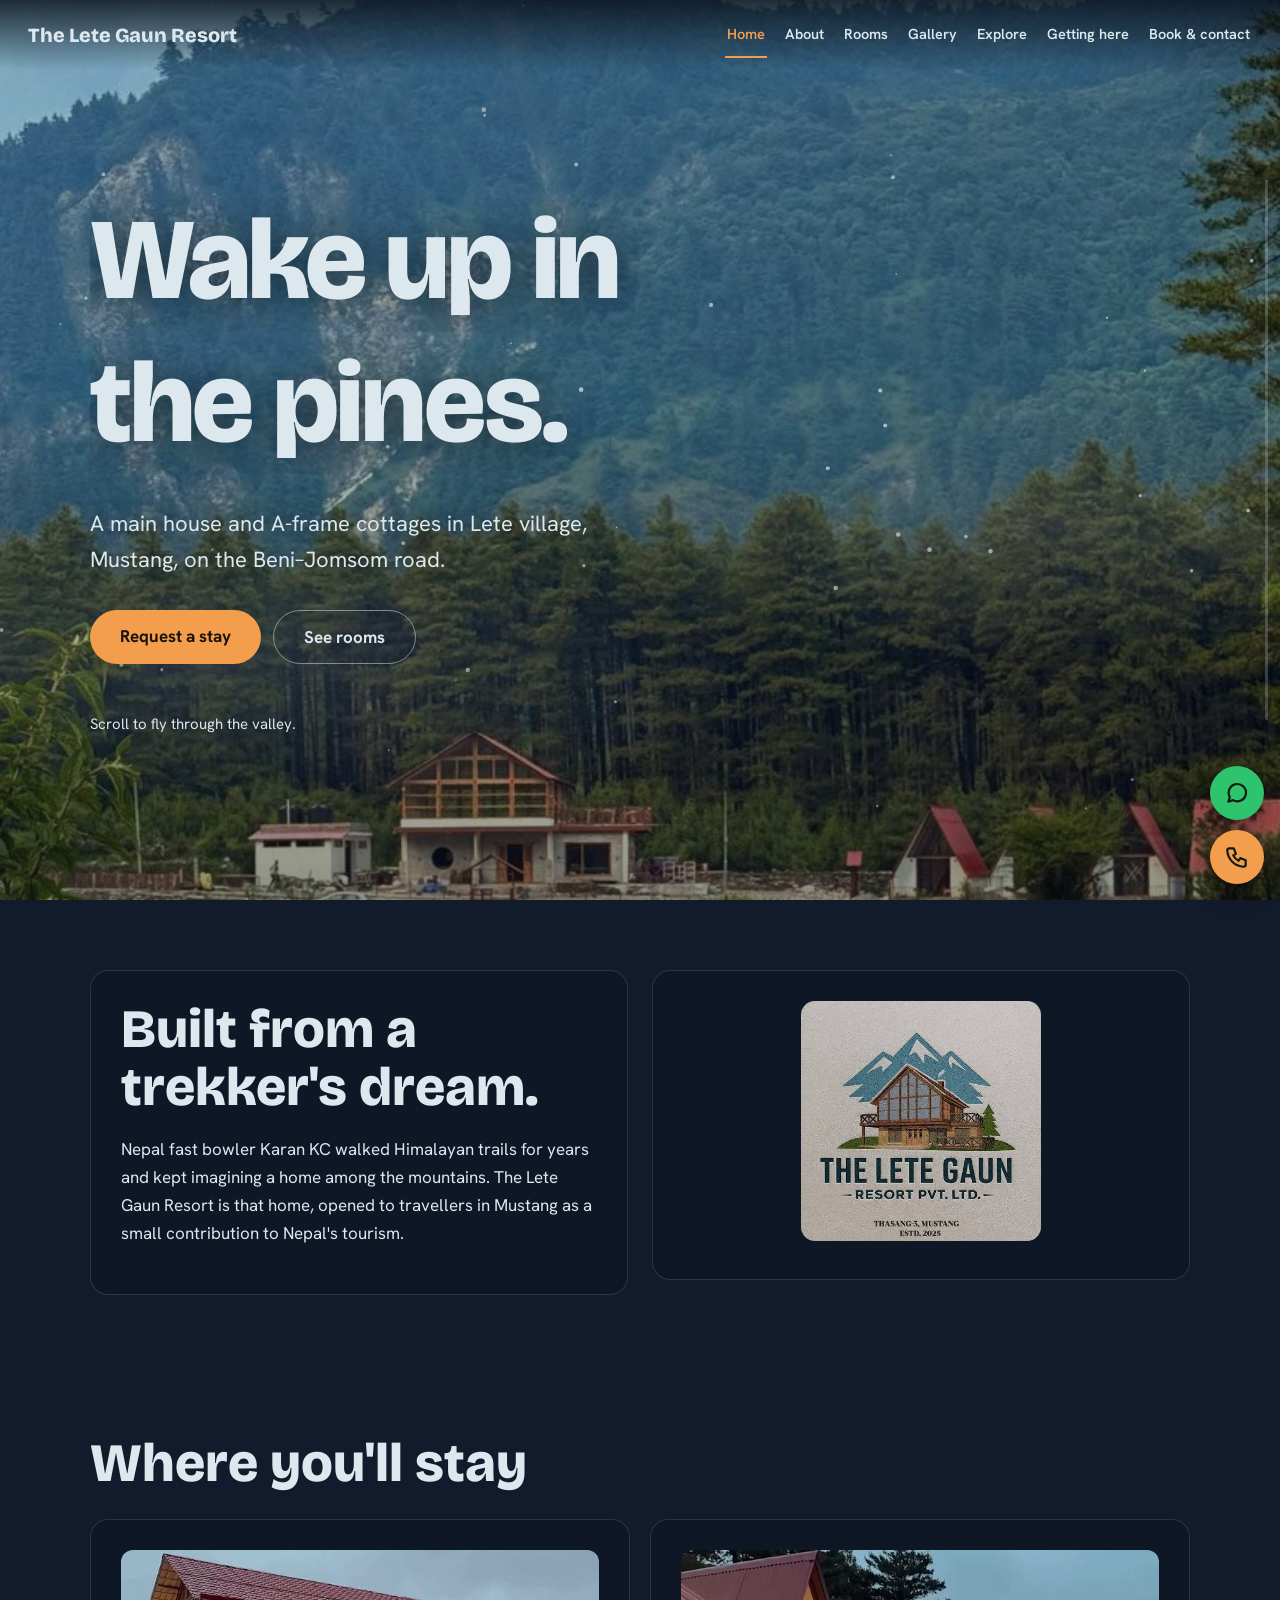
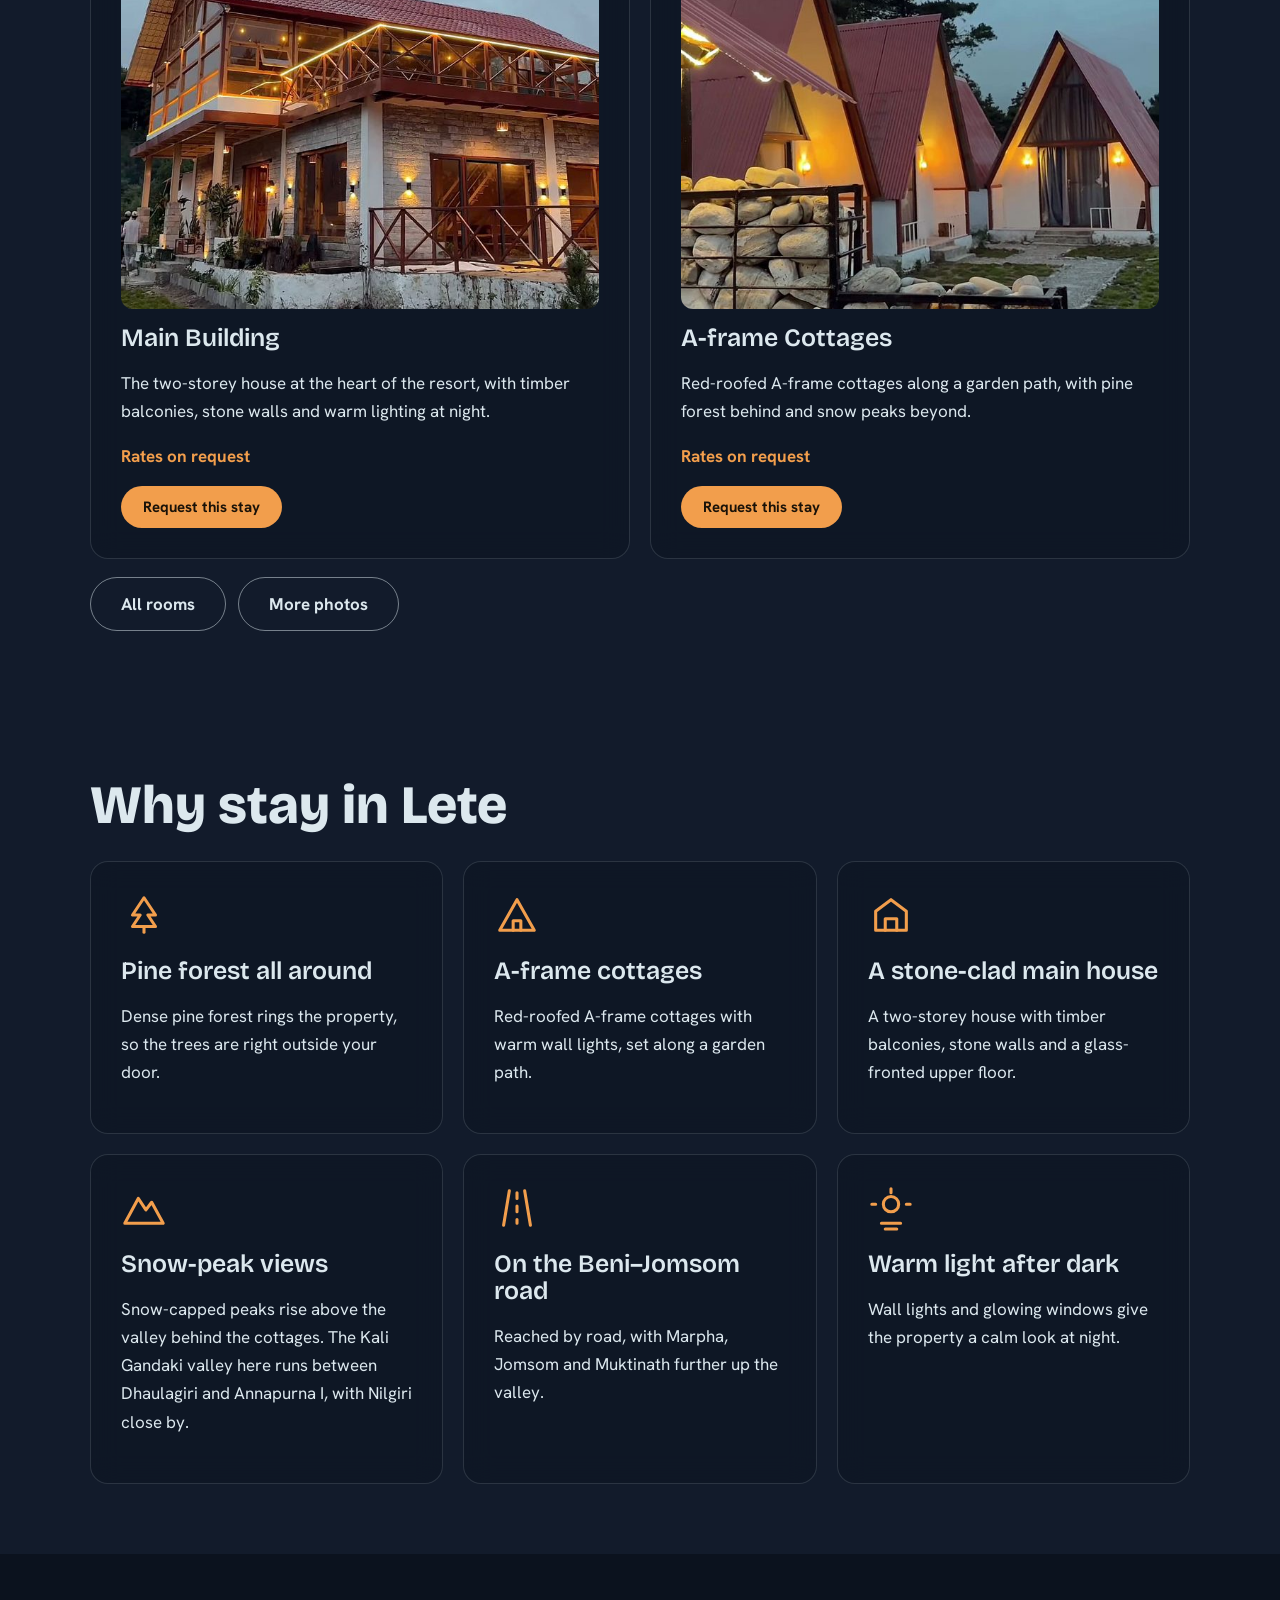
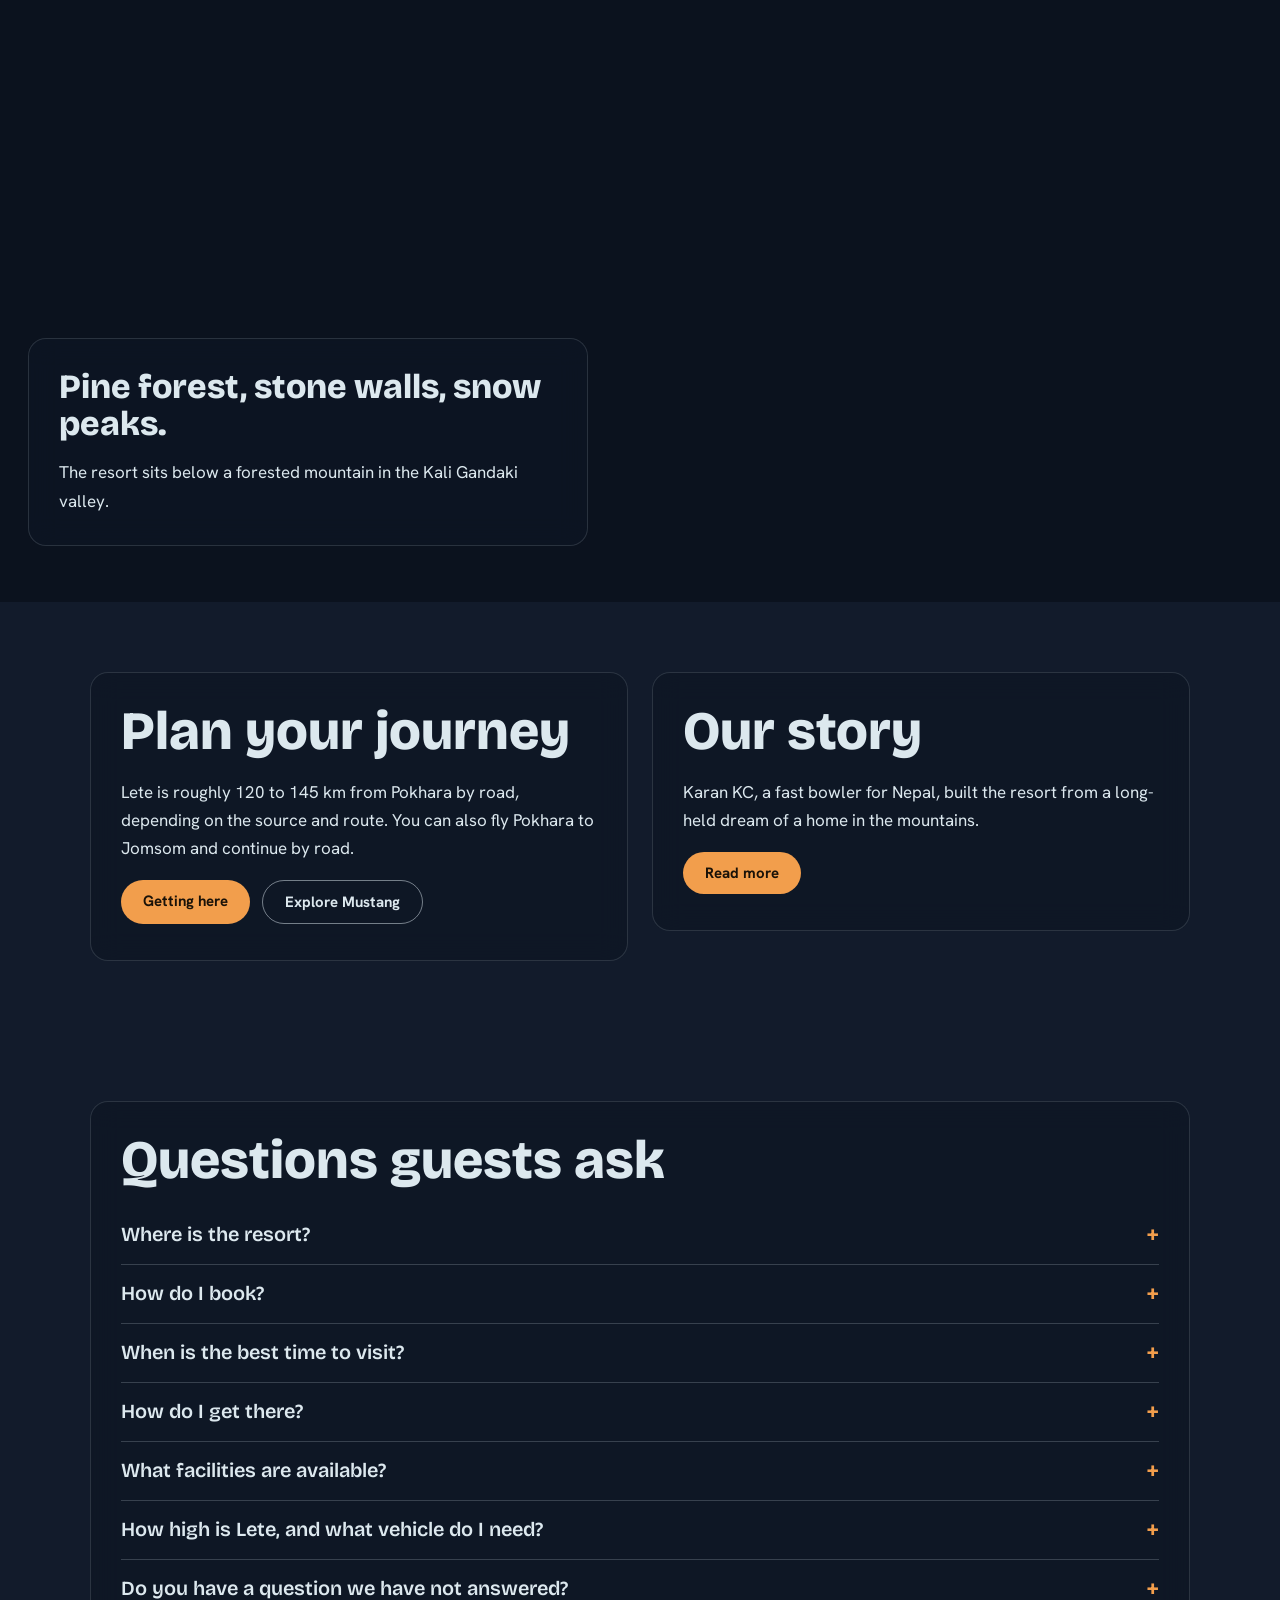
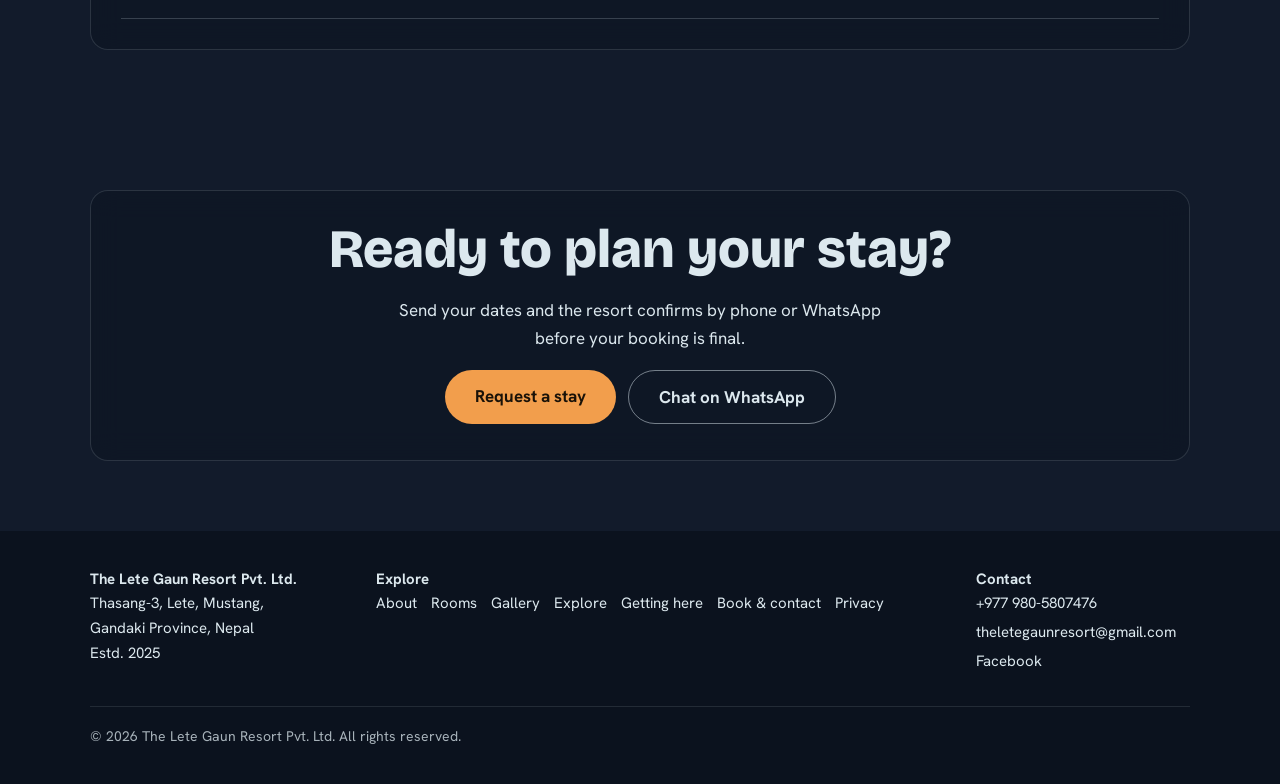
==== index.html @ 7ec08f2b "first commit" ====
<!doctype html>
<html lang="en">
<head>
<meta charset="utf-8">
<script>document.documentElement.className="js"</script>
<meta name="viewport" content="width=device-width,initial-scale=1">
<title>The Lete Gaun Resort · Mustang, Nepal</title>
<meta name="description" content="Stay in a main house or an A-frame cottage among pine forest in Lete, Mustang, on the Beni–Jomsom road. Request your stay online.">
<link rel="canonical" href="https://YOURDOMAIN/index.html">
<meta property="og:type" content="website">
<meta property="og:site_name" content="The Lete Gaun Resort">
<meta property="og:title" content="The Lete Gaun Resort · Mustang, Nepal">
<meta property="og:description" content="Stay in a main house or an A-frame cottage among pine forest in Lete, Mustang, on the Beni–Jomsom road. Request your stay online.">
<meta property="og:url" content="https://YOURDOMAIN/index.html">
<meta property="og:image" content="https://YOURDOMAIN/assets/images/gallery-1.jpg">
<meta name="twitter:card" content="summary_large_image">
<meta name="theme-color" content="#121b2b">
<link rel="icon" href="data:image/svg+xml,%3Csvg xmlns='http://www.w3.org/2000/svg' viewBox='0 0 32 32'%3E%3Crect width='32' height='32' rx='7' fill='%23121b2b'/%3E%3Cpath d='M3 25 12 9l5 8 3-4 9 12z' fill='%23f29e4c'/%3E%3C/svg%3E">
<link rel="preconnect" href="https://fonts.googleapis.com">
<link rel="preconnect" href="https://fonts.gstatic.com" crossorigin>
<link href="https://fonts.googleapis.com/css2?family=Bricolage+Grotesque:wght@600;800&family=Hanken+Grotesk:wght@400;600;700&display=swap" rel="stylesheet">
<link rel="stylesheet" href="assets/css/style.css">
<script type="application/ld+json">{"@context":"https://schema.org","@type":"Resort","name":"The Lete Gaun Resort","url":"https://YOURDOMAIN/","image":"https://YOURDOMAIN/assets/images/gallery-1.jpg","sameAs":["https://www.facebook.com/letegaun/"],"telephone":"+9779805807476","email":"theletegaunresort@gmail.com","address":{"@type":"PostalAddress","streetAddress":"Thasang-3, Lete","addressLocality":"Mustang","addressRegion":"Gandaki Province","addressCountry":"NP"}}</script>
<script type="application/ld+json">{"@context": "https://schema.org", "@type": "FAQPage", "mainEntity": [{"@type": "Question", "name": "Where is the resort?", "acceptedAnswer": {"@type": "Answer", "text": "The Lete Gaun Resort is in Thasang-3, Lete, Mustang, on the Beni–Jomsom road in the Kali Gandaki valley."}}, {"@type": "Question", "name": "How do I book?", "acceptedAnswer": {"@type": "Answer", "text": "Send a request on the Book page with your dates, number of guests and stay type. The resort confirms by phone or WhatsApp before the booking is final."}}, {"@type": "Question", "name": "When is the best time to visit?", "acceptedAnswer": {"@type": "Answer", "text": "Nepal tourism information gives mid-September to mid-November as the best time for Mustang, and spring is also popular. Mustang lies in the Himalayan rain shadow, so it can be visited in the monsoon too, but landslides can block the road, so check conditions first."}}, {"@type": "Question", "name": "How do I get there?", "acceptedAnswer": {"@type": "Answer", "text": "By road along the Beni–Jomsom road, or by flying Pokhara to Jomsom and continuing by road. See the Getting here page for distances and tips."}}, {"@type": "Question", "name": "What facilities are available?", "acceptedAnswer": {"@type": "Answer", "text": "On the request form, tick the things that matter to you (meals, heating, Wi-Fi, hot water, parking, power backup). The resort confirms each one by phone or WhatsApp before your booking is final."}}, {"@type": "Question", "name": "How high is Lete, and what vehicle do I need?", "acceptedAnswer": {"@type": "Answer", "text": "Lete is at roughly 2,400 to 2,500 metres, so evenings are cool even in good weather. Beyond Beni the road is rough in places, and a high-clearance or 4WD vehicle is the safer choice."}}, {"@type": "Question", "name": "Do you have a question we have not answered?", "acceptedAnswer": {"@type": "Answer", "text": "Call or message us on WhatsApp at +977 980-5807476, or email theletegaunresort@gmail.com."}}]}</script>
</head>
<body data-page="home">
<a class="skip" href="#main">Skip to content</a>
<div id="rail" aria-hidden="true"><i></i></div>
<video id="bg" autoplay muted loop playsinline preload="metadata" poster="assets/images/gallery-1.jpg" aria-hidden="true"><source src="assets/video/hero.webm" type="video/webm"><source src="assets/video/hero.mp4" type="video/mp4"></video>
<header>
<a class="logo" href="index.html">The Lete Gaun Resort</a>
<button class="menu" type="button" aria-expanded="false" aria-controls="nav">Menu</button>
<nav id="nav" aria-label="Main"><a href="index.html" data-r="home">Home</a><a href="about.html" data-r="about">About</a><a href="rooms.html" data-r="rooms">Rooms</a><a href="gallery.html" data-r="gallery">Gallery</a><a href="explore.html" data-r="explore">Explore</a><a href="getting-here.html" data-r="route">Getting here</a><a href="book.html" data-r="book">Book &amp; contact</a></nav>
</header>
<noscript><p style="position:relative;z-index:3;padding:100px 28px">Please enable JavaScript to view this website, or contact us on +977 980-5807476.</p></noscript>
<main id="main">
<section data-bg="g1">
<div class="wrap">
<h1 class="hero-t" tabindex="-1"><span><span>Wake up in</span></span><span><span>the pines.</span></span></h1>
<p class="lead hf">A main house and A-frame cottages in Lete village, Mustang, on the Beni–Jomsom road.</p>
<div class="row hf"><a class="btn" href="book.html">Request a stay</a><a class="btn ghost" href="rooms.html">See rooms</a></div>
<p class="hf" style="margin-top:48px;font-size:15px;opacity:.85">Scroll to fly through the valley.</p>
</div>
</section>
<section data-bg="setting" class="short">
<div class="wrap two">
<div class="panel rv"><h2>Built from a trekker's dream.</h2><p>Nepal fast bowler Karan KC walked Himalayan trails for years and kept imagining a home among the mountains. The Lete Gaun Resort is that home, opened to travellers in Mustang as a small contribution to Nepal's tourism.</p></div>
<div class="panel rv" style="text-align:center"><img data-img="logo" alt="The Lete Gaun Resort Pvt. Ltd., Thasang-3, Mustang, established 2025" style="width:min(240px,100%);border-radius:14px"></div>
</div>
</section>
<section data-bg="g2" class="short">
<div class="wrap"><h2 class="rv">Where you'll stay</h2><div class="grid" id="homeRooms"><article class="panel rv"><div class="ph"><img src="assets/images/main-building.jpg" alt="The main building lit up at dusk" decoding="async" loading="lazy"></div><h3>Main Building</h3><p>The two-storey house at the heart of the resort, with timber balconies, stone walls and warm lighting at night.</p><p class="price" data-room="main">Rates on request</p><a class="btn sm" href="book.html?room=main">Request this stay</a></article><article class="panel rv"><div class="ph"><img src="assets/images/cottage.jpg" alt="A-frame cottages glowing at dusk" decoding="async" loading="lazy"></div><h3>A-frame Cottages</h3><p>Red-roofed A-frame cottages along a garden path, with pine forest behind and snow peaks beyond.</p><p class="price" data-room="cottage">Rates on request</p><a class="btn sm" href="book.html?room=cottage">Request this stay</a></article></div>
<div class="row"><a class="btn ghost" href="rooms.html">All rooms</a><a class="btn ghost" href="gallery.html">More photos</a></div></div>
</section>
<section data-bg="g3" class="short"><div class="wrap"><h2 class="rv">Why stay in Lete</h2><div class="grid"><article class="panel rv"><svg class="ico" viewBox="0 0 24 24" aria-hidden="true"><path d="M12 3 6 12h4l-4 6h12l-4-6h4z"/><path d="M12 18v3"/></svg><h3>Pine forest all around</h3><p>Dense pine forest rings the property, so the trees are right outside your door.</p></article><article class="panel rv"><svg class="ico" viewBox="0 0 24 24" aria-hidden="true"><path d="M3 20 12 4l9 16z"/><path d="M10 20v-5h4v5"/></svg><h3>A-frame cottages</h3><p>Red-roofed A-frame cottages with warm wall lights, set along a garden path.</p></article><article class="panel rv"><svg class="ico" viewBox="0 0 24 24" aria-hidden="true"><path d="M4 20V10l8-6 8 6v10z"/><path d="M9 20v-6h6v6"/></svg><h3>A stone-clad main house</h3><p>A two-storey house with timber balconies, stone walls and a glass-fronted upper floor.</p></article><article class="panel rv"><svg class="ico" viewBox="0 0 24 24" aria-hidden="true"><path d="M2 20 9 7l4 6 3-4 6 11z"/></svg><h3>Snow-peak views</h3><p>Snow-capped peaks rise above the valley behind the cottages. The Kali Gandaki valley here runs between Dhaulagiri and Annapurna I, with Nilgiri close by.</p></article><article class="panel rv"><svg class="ico" viewBox="0 0 24 24" aria-hidden="true"><path d="M8 3 5 21M16 3l3 18M12 4v3M12 11v3M12 18v2"/></svg><h3>On the Beni–Jomsom road</h3><p>Reached by road, with Marpha, Jomsom and Muktinath further up the valley.</p></article><article class="panel rv"><svg class="ico" viewBox="0 0 24 24" aria-hidden="true"><circle cx="12" cy="10" r="4"/><path d="M12 2v2M4 10H2M22 10h-2M7 20h10M9 23h6"/></svg><h3>Warm light after dark</h3><p>Wall lights and glowing windows give the property a calm look at night.</p></article></div></div></section>
<section data-bg="g4" class="photo" style="background-image:url(assets/images/gallery-1.jpg)"><div class="cap panel rv"><h2 style="font-size:34px">Pine forest, stone walls, snow peaks.</h2><p style="margin:0">The resort sits below a forested mountain in the Kali Gandaki valley.</p></div></section>
<section data-bg="g4" class="short"><div class="wrap two"><div class="panel rv"><h2>Plan your journey</h2><p>Lete is roughly 120 to 145 km from Pokhara by road, depending on the source and route. You can also fly Pokhara to Jomsom and continue by road.</p><div class="row"><a class="btn sm" href="getting-here.html">Getting here</a><a class="btn sm ghost" href="explore.html">Explore Mustang</a></div></div><div class="panel rv"><h2>Our story</h2><p>Karan KC, a fast bowler for Nepal, built the resort from a long-held dream of a home in the mountains.</p><div class="row"><a class="btn sm" href="about.html">Read more</a></div></div></div></section>
<section data-bg="setting" class="short"><div class="wrap"><div class="panel faq rv"><h2>Questions guests ask</h2><details><summary>Where is the resort?</summary><p>The Lete Gaun Resort is in Thasang-3, Lete, Mustang, on the Beni–Jomsom road in the Kali Gandaki valley.</p></details><details><summary>How do I book?</summary><p>Send a request on the Book page with your dates, number of guests and stay type. The resort confirms by phone or WhatsApp before the booking is final.</p></details><details><summary>When is the best time to visit?</summary><p>Nepal tourism information gives mid-September to mid-November as the best time for Mustang, and spring is also popular. Mustang lies in the Himalayan rain shadow, so it can be visited in the monsoon too, but landslides can block the road, so check conditions first.</p></details><details><summary>How do I get there?</summary><p>By road along the Beni–Jomsom road, or by flying Pokhara to Jomsom and continuing by road. See the Getting here page for distances and tips.</p></details><details><summary>What facilities are available?</summary><p>On the request form, tick the things that matter to you (meals, heating, Wi-Fi, hot water, parking, power backup). The resort confirms each one by phone or WhatsApp before your booking is final.</p></details><details><summary>How high is Lete, and what vehicle do I need?</summary><p>Lete is at roughly 2,400 to 2,500 metres, so evenings are cool even in good weather. Beyond Beni the road is rough in places, and a high-clearance or 4WD vehicle is the safer choice.</p></details><details><summary>Do you have a question we have not answered?</summary><p>Call or message us on WhatsApp at +977 980-5807476, or email theletegaunresort@gmail.com.</p></details></div></div></section>
<section data-bg="g3" class="short"><div class="wrap"><div class="panel rv" style="text-align:center"><h2>Ready to plan your stay?</h2><p style="max-width:520px;margin:0 auto">Send your dates and the resort confirms by phone or WhatsApp before your booking is final.</p><div class="row" style="justify-content:center"><a class="btn" href="book.html">Request a stay</a><a class="btn ghost" data-cfg="wa" href="https://wa.me/9779805807476" target="_blank" rel="noopener">Chat on WhatsApp</a></div></div></div></section>
</main>
<footer><div class="wrap fgrid"><div><strong>The Lete Gaun Resort Pvt. Ltd.</strong><br>Thasang-3, Lete, Mustang,<br>Gandaki Province, Nepal<br>Estd. 2025</div><div><strong>Explore</strong><br><a href="about.html">About</a><a href="rooms.html">Rooms</a><a href="gallery.html">Gallery</a><a href="explore.html">Explore</a><a href="getting-here.html">Getting here</a><a href="book.html">Book &amp; contact</a><a href="privacy.html">Privacy</a></div><div><strong>Contact</strong><br><a data-cfg="tel" href="tel:+9779805807476">+977 980-5807476</a><br><a data-cfg="mail" href="mailto:theletegaunresort@gmail.com">theletegaunresort@gmail.com</a><br><a data-cfg="fb" href="https://www.facebook.com/letegaun/" target="_blank" rel="noopener">Facebook</a></div></div><p class="copy">&copy; 2026 The Lete Gaun Resort Pvt. Ltd. All rights reserved.</p></footer>
<script src="assets/js/config.js" defer></script>
<script src="assets/js/main.js" defer></script>
</body>
</html>
---- assets/css/style.css ----
:root{--night:#121b2b;--glacier:#dce8ee;--saffron:#f29e4c}
*{box-sizing:border-box}[hidden]{display:none!important}
html{scroll-behavior:smooth}
body{margin:0;background:var(--night);color:var(--glacier);font:17px/1.65 'Hanken Grotesk',system-ui,sans-serif;color-scheme:dark}
a{color:inherit}
:focus-visible{outline:3px solid var(--saffron);outline-offset:3px}
header{position:fixed;top:0;left:0;right:0;z-index:5;display:flex;justify-content:space-between;align-items:center;gap:6px 24px;flex-wrap:wrap;padding:12px 28px;background:linear-gradient(rgba(10,16,28,.82),transparent)}
.logo{font:800 20px 'Bricolage Grotesque',sans-serif;text-decoration:none}
nav{display:flex;gap:2px 22px;flex-wrap:wrap;font-weight:600;font-size:15px}
nav a{padding:10px 2px;text-decoration:none;border-bottom:2px solid transparent}
nav a:hover,nav a[aria-current]{color:var(--saffron);border-color:var(--saffron)}
main{position:relative;z-index:2}
section{min-height:100vh;display:flex;align-items:center;padding:120px 28px 70px}
section.short{min-height:0;padding-top:70px}
.wrap{max-width:1100px;margin:0 auto;width:100%}
h1,h2,h3{font-family:'Bricolage Grotesque',sans-serif;line-height:1.08;margin:0}
h1{font-size:clamp(44px,9vw,116px);font-weight:800;letter-spacing:-.02em;text-shadow:0 4px 40px rgba(0,0,0,.5)}
h1.pg{font-size:clamp(38px,6vw,72px);margin-bottom:12px}
h2{font-size:clamp(30px,4.5vw,54px);font-weight:800;margin-bottom:16px}
h3{font-size:25px;font-weight:600;margin:0 0 8px}
.lead{font-size:clamp(18px,2vw,22px);max-width:560px;margin:22px 0 32px;text-shadow:0 2px 20px rgba(0,0,0,.6)}
.btn{display:inline-block;background:var(--saffron);color:#1a1208;padding:15px 30px;border-radius:999px;border:0;cursor:pointer;font:700 17px 'Hanken Grotesk',sans-serif;text-decoration:none;transition:transform .2s,box-shadow .2s}
.btn:hover{transform:translateY(-2px);box-shadow:0 10px 30px rgba(242,158,76,.35)}
.btn.sm{padding:11px 22px;font-size:15px}
.btn.ghost{background:transparent;color:var(--glacier);border:1.5px solid rgba(220,232,238,.5)}
.panel{background:rgba(14,22,36,.7);backdrop-filter:blur(14px);-webkit-backdrop-filter:blur(14px);border:1px solid rgba(220,232,238,.14);border-radius:18px;padding:30px}
.grid{display:grid;grid-template-columns:repeat(auto-fit,minmax(280px,1fr));gap:20px;margin-top:26px}
.two{display:grid;grid-template-columns:repeat(auto-fit,minmax(300px,1fr));gap:24px;align-items:start}
.ph{display:block;width:100%;margin:0 0 16px;padding:0;border:0;border-radius:12px;overflow:hidden;aspect-ratio:4/3;background:rgba(255,255,255,.06)}
.ph img{width:100%;height:100%;object-fit:cover;display:block;transition:transform .7s cubic-bezier(.2,.7,.2,1)}
.panel:hover .ph img,.gal .ph:hover img{transform:scale(1.06)}
.price{font-weight:700;color:var(--saffron);margin:12px 0 16px}
.chips{display:flex;flex-wrap:wrap;gap:10px;margin:18px 0}
.chip{background:rgba(255,255,255,.08);color:inherit;border:1px solid rgba(220,232,238,.3);border-radius:999px;padding:9px 20px;font:600 15px 'Hanken Grotesk',sans-serif;cursor:pointer}
.chip[aria-pressed=true]{background:var(--saffron);color:#1a1208;border-color:var(--saffron)}
.gal{display:grid;grid-template-columns:repeat(auto-fill,minmax(240px,1fr));gap:14px}
.gal .ph{margin:0;aspect-ratio:1;cursor:zoom-in}.gal .ph.w{grid-column:span 2;aspect-ratio:2/1}
label{display:block;font-size:14px;font-weight:600;margin-bottom:6px}
input,select,textarea{width:100%;padding:13px;background:rgba(255,255,255,.08);border:1px solid rgba(220,232,238,.3);color:inherit;border-radius:10px;font:inherit}
select option{color:#111}textarea{resize:vertical;min-height:84px}
input[aria-invalid=true],select[aria-invalid=true]{border-color:#ffb4a2}
.f2{display:grid;grid-template-columns:1fr 1fr;gap:14px;margin-bottom:14px}.f1{margin-bottom:14px}
.er{display:block;color:#ffb4a2;font-size:14px;min-height:1.3em;margin-top:4px}
.hp{position:absolute;left:-9999px;width:1px;height:1px;overflow:hidden}
#sum{margin:0 0 16px;font-weight:600;color:var(--saffron);min-height:1.6em}
.ref{font:800 28px 'Bricolage Grotesque',sans-serif;color:var(--saffron)}
.row{display:flex;flex-wrap:wrap;gap:12px;margin:18px 0 6px}
.info p{margin:0 0 10px}.info a{color:var(--saffron)}
#lb{position:fixed;inset:0;z-index:20;background:rgba(5,9,16,.94);display:none;align-items:center;justify-content:center;padding:56px 16px}
#lb.on{display:flex}#lb img{max-width:100%;max-height:100%;border-radius:10px}
#lb button{position:absolute;background:rgba(255,255,255,.1);border:0;color:#fff;font-size:30px;cursor:pointer;width:52px;height:52px;border-radius:50%}
#lbx{top:12px;right:14px}#lbp{left:12px;top:50%;transform:translateY(-50%)}#lbn{right:12px;top:50%;transform:translateY(-50%)}
footer{position:relative;z-index:2;background:#0b121e;padding:36px 28px;font-size:15px}
footer .wrap{display:flex;flex-wrap:wrap;gap:16px 40px;justify-content:space-between}
footer a{margin-right:16px}
.js .rv{opacity:0;transform:translateY(30px);transition:opacity .9s,transform .9s cubic-bezier(.2,.7,.2,1)}.js .rv.in{opacity:1;transform:none}
.hero-t span{display:block;overflow:hidden;padding-bottom:.08em}
.hero-t span span{transform:translateY(110%);animation:up 1.4s cubic-bezier(.2,.7,.2,1) forwards}
.hero-t span:nth-child(2) span{animation-delay:.18s}
.hf{opacity:0;animation:fade 1.2s .9s forwards}
@keyframes up{to{transform:none}}@keyframes fade{to{opacity:1}}
@media(max-width:560px){.f2{grid-template-columns:1fr}.panel{padding:22px}#rail{display:none}.gal .ph.w{grid-column:span 1;aspect-ratio:1}header{padding:10px 16px}}
@media(prefers-reduced-motion:reduce){html{scroll-behavior:auto}.rv,.hero-t span span,.hf{opacity:1;transform:none;animation:none;transition:none}}
@view-transition{navigation:auto}

.ico{width:46px;height:46px;stroke:var(--saffron);fill:none;stroke-width:1.6;stroke-linecap:round;stroke-linejoin:round;margin-bottom:12px}
.band{position:relative;border-radius:18px;overflow:hidden;margin:0 0 30px;aspect-ratio:21/8;background:rgba(255,255,255,.06)}
.band img{width:100%;height:100%;object-fit:cover;display:block}
.band::after{content:"";position:absolute;inset:0;background:linear-gradient(transparent 55%,rgba(8,14,24,.7))}
section.photo{min-height:72vh;padding:0;align-items:flex-end;background:#0b121e center/cover fixed no-repeat}
section.photo .cap{max-width:560px;margin:0 28px 56px}
.faq details{border-bottom:1px solid rgba(220,232,238,.2);padding:16px 0}
.faq summary{cursor:pointer;font:600 20px 'Bricolage Grotesque',sans-serif;list-style:none;display:flex;justify-content:space-between;gap:16px}
.faq summary::after{content:"+";color:var(--saffron);font-size:26px;line-height:1}
.faq details[open] summary::after{content:"\2212"}
.faq p{margin:12px 0 0;max-width:720px}
.tw{overflow-x:auto}.tbl{width:100%;border-collapse:collapse;min-width:520px}
.tbl th,.tbl td{text-align:left;padding:13px 14px;border-bottom:1px solid rgba(220,232,238,.18);vertical-align:top}
.tbl th{color:var(--saffron);font-weight:700}
.note{font-size:14px;opacity:.8;margin:14px 0 0}
.fab{position:fixed;right:16px;bottom:16px;z-index:6;display:flex;flex-direction:column;gap:10px}
.fab a{width:54px;height:54px;border-radius:50%;display:grid;place-items:center;background:var(--saffron);box-shadow:0 8px 24px rgba(0,0,0,.4);transition:transform .2s}
.fab a:hover{transform:scale(1.08)}.fab .wa{background:#2ec46d}
.fab svg{width:26px;height:26px;stroke:#10180f;fill:none;stroke-width:2;stroke-linecap:round;stroke-linejoin:round}
.fgrid{display:grid;grid-template-columns:repeat(auto-fit,minmax(220px,1fr));gap:28px}
footer a{display:inline-block;margin:0 14px 4px 0;text-decoration:none}footer a:hover{color:var(--saffron)}
.copy{max-width:1100px;margin:28px auto 0;padding-top:18px;border-top:1px solid rgba(220,232,238,.15);font-size:14px;opacity:.75}
nav{font-size:14.5px;gap:2px 16px}
@media(max-width:560px){.band{aspect-ratio:4/3}section.photo{background-attachment:scroll}section.photo .cap{margin:0 16px 32px}.fab a{width:48px;height:48px}}

#bg{position:fixed;inset:0;width:100%;height:100%;object-fit:cover;z-index:0;background:#121b2b;opacity:0;transition:opacity 1.5s;transform:translate3d(0,var(--py,0px),0) scale(1.08)}
body.vid #bg{opacity:1}
#rail{position:fixed;right:12px;top:20%;height:60%;width:3px;background:rgba(220,232,238,.2);z-index:5}
#rail i{display:block;height:100%;background:var(--saffron);transform-origin:top;transform:scaleY(0)}

body::before{content:"";position:fixed;inset:0;z-index:1;pointer-events:none;background:linear-gradient(rgba(10,16,28,.3),rgba(10,16,28,.1) 45%,rgba(10,16,28,.45))}
.skip{position:absolute;left:12px;top:-60px;z-index:30;background:var(--saffron);color:#1a1208;padding:10px 18px;border-radius:999px;font-weight:700;text-decoration:none}
.skip:focus{top:12px}
.menu{display:none;background:rgba(255,255,255,.1);color:inherit;border:1px solid rgba(220,232,238,.4);border-radius:999px;padding:9px 20px;font:600 15px 'Hanken Grotesk',sans-serif;cursor:pointer}
@media(max-width:820px){.js .menu{display:block}.js nav{display:none;width:100%;flex-direction:column;gap:0;background:rgba(10,16,28,.96);border-radius:14px;padding:6px 16px}.js nav.open{display:flex}.js nav a{padding:12px 2px}}

fieldset.needs{border:0;padding:0;margin:0 0 14px}.needs legend{font-size:14px;font-weight:600;margin-bottom:8px;padding:0}
.chk{display:inline-flex;align-items:center;gap:8px;margin:0 18px 8px 0;font-size:16px;font-weight:400;cursor:pointer}
.chk input{width:auto;accent-color:var(--saffron)}

#bgs{position:fixed;inset:0;z-index:0;overflow:hidden;background:linear-gradient(#141b33,#6b4a63 55%,#c9855a);transition:opacity 1.5s}
.bl{position:absolute;inset:-6% 0;opacity:0;transition:opacity 1.8s ease;transform:translate3d(0,var(--py,0px),0)}
.bl.on{opacity:1}
.bl i{position:absolute;inset:0;background-size:cover;background-position:center 40%;animation:kb 46s ease-in-out infinite alternate}
.bl:nth-child(even) i{animation-name:kb2}
@keyframes kb{from{transform:scale(1.02)}to{transform:scale(1.14) translate3d(-2%,-1.5%,0)}}
@keyframes kb2{from{transform:scale(1.14) translate3d(2%,-1%,0)}to{transform:scale(1.03)}}
#mist{position:fixed;inset:-5% -10%;z-index:0;pointer-events:none;opacity:.55;transition:opacity 1.5s;background:radial-gradient(55% 22% at 22% 72%,rgba(220,232,238,.30),transparent 70%),radial-gradient(48% 20% at 78% 58%,rgba(220,232,238,.24),transparent 70%);animation:mist 70s ease-in-out infinite alternate}
@keyframes mist{from{transform:translate3d(-5%,0,0)}to{transform:translate3d(5%,-2%,0)}}
#snow{position:fixed;inset:0;width:100%;height:100%;z-index:0;pointer-events:none;transition:opacity 1.5s}
body.vid #bgs,body.vid #mist,body.vid #snow{opacity:0}
body::after{content:"";position:fixed;inset:0;z-index:1;pointer-events:none;background:linear-gradient(to top,rgba(242,158,76,.38),transparent 62%);opacity:var(--w,0)}
@media(prefers-reduced-motion:reduce){.bl i,#mist{animation:none}.bl{transition:none}}
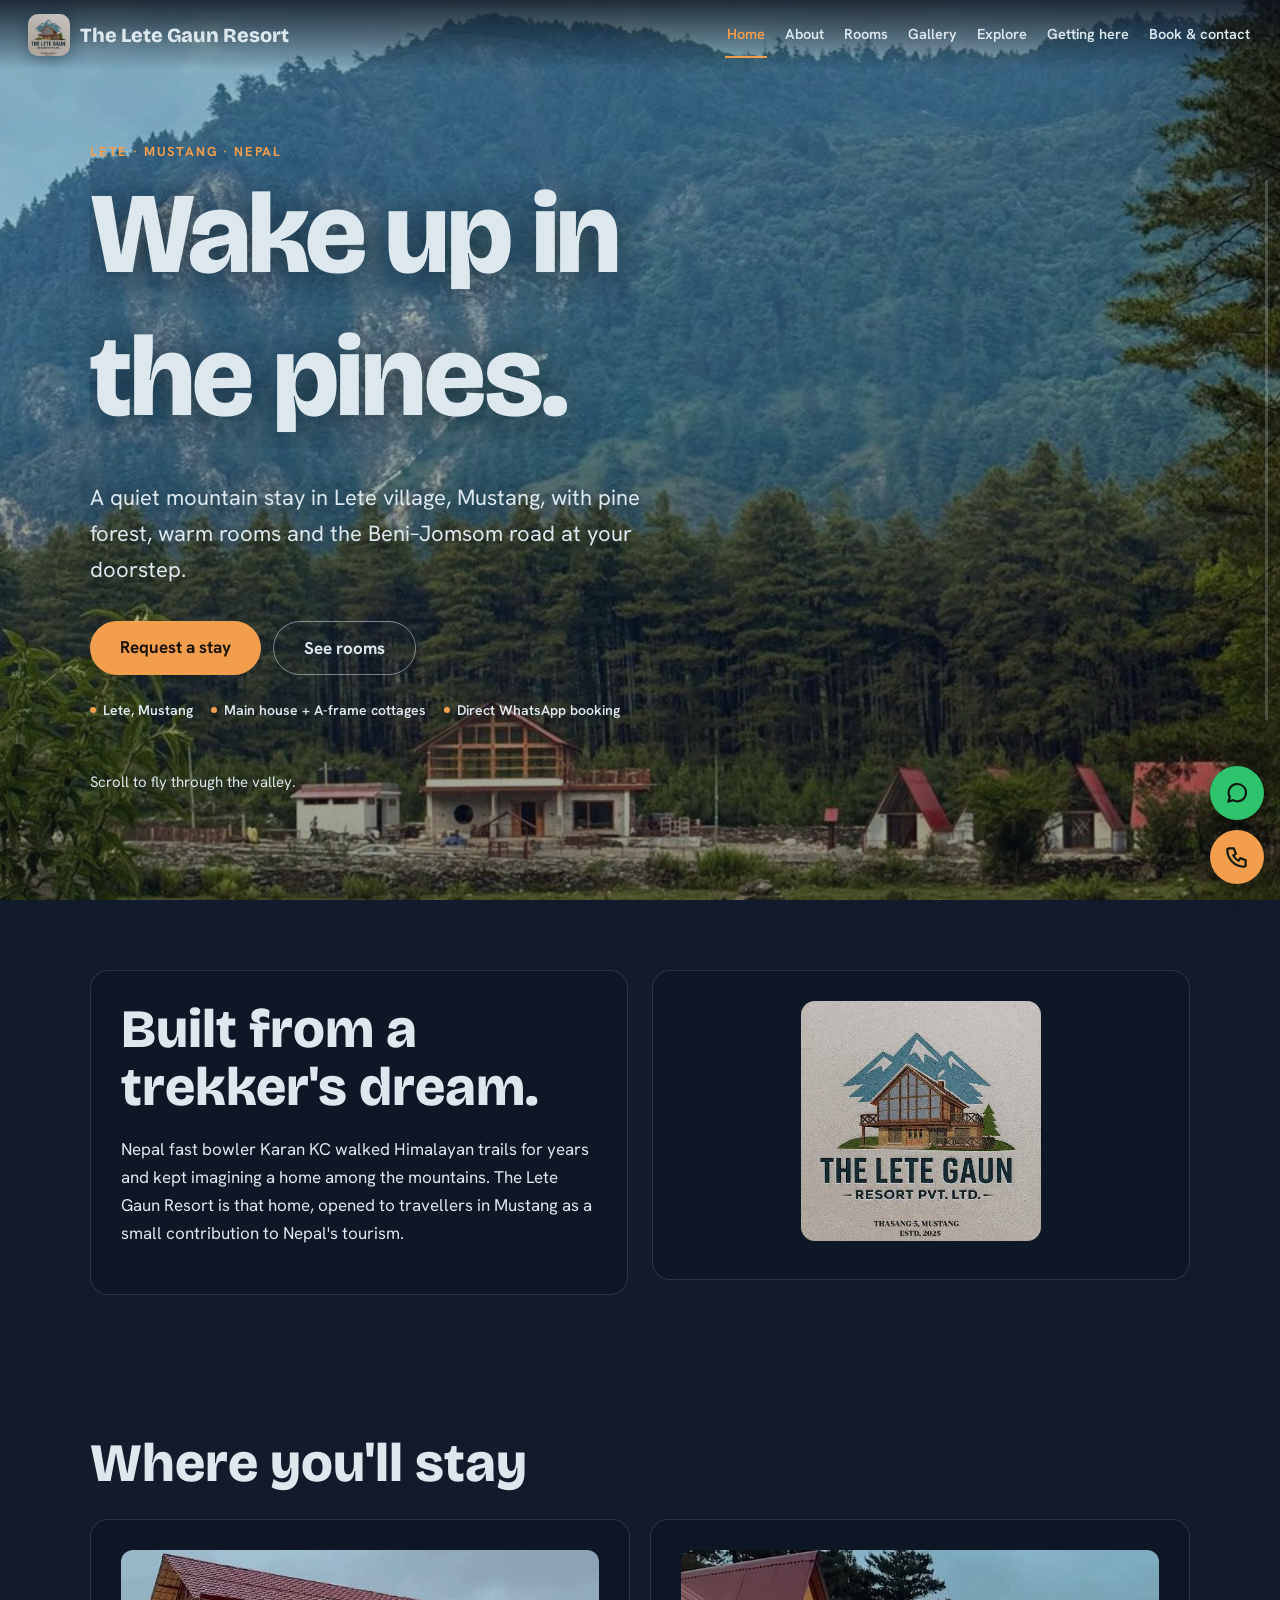
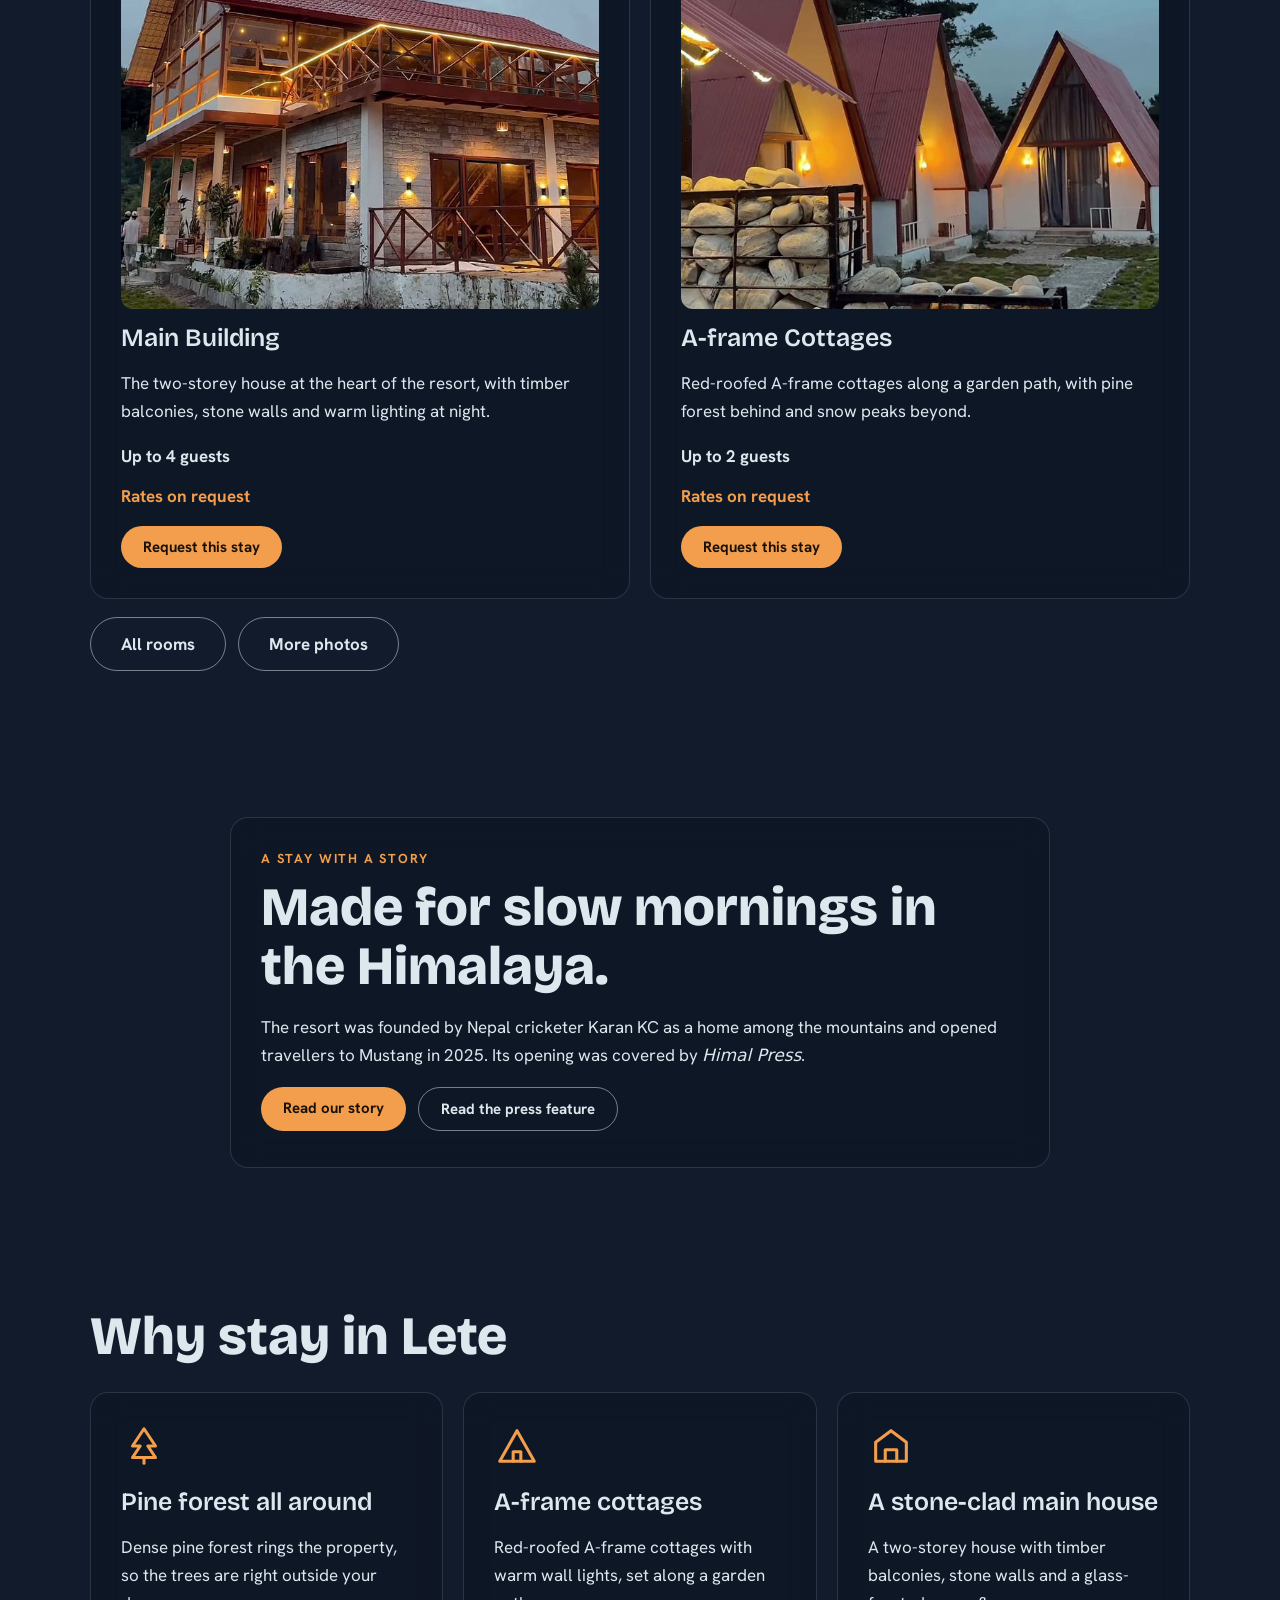
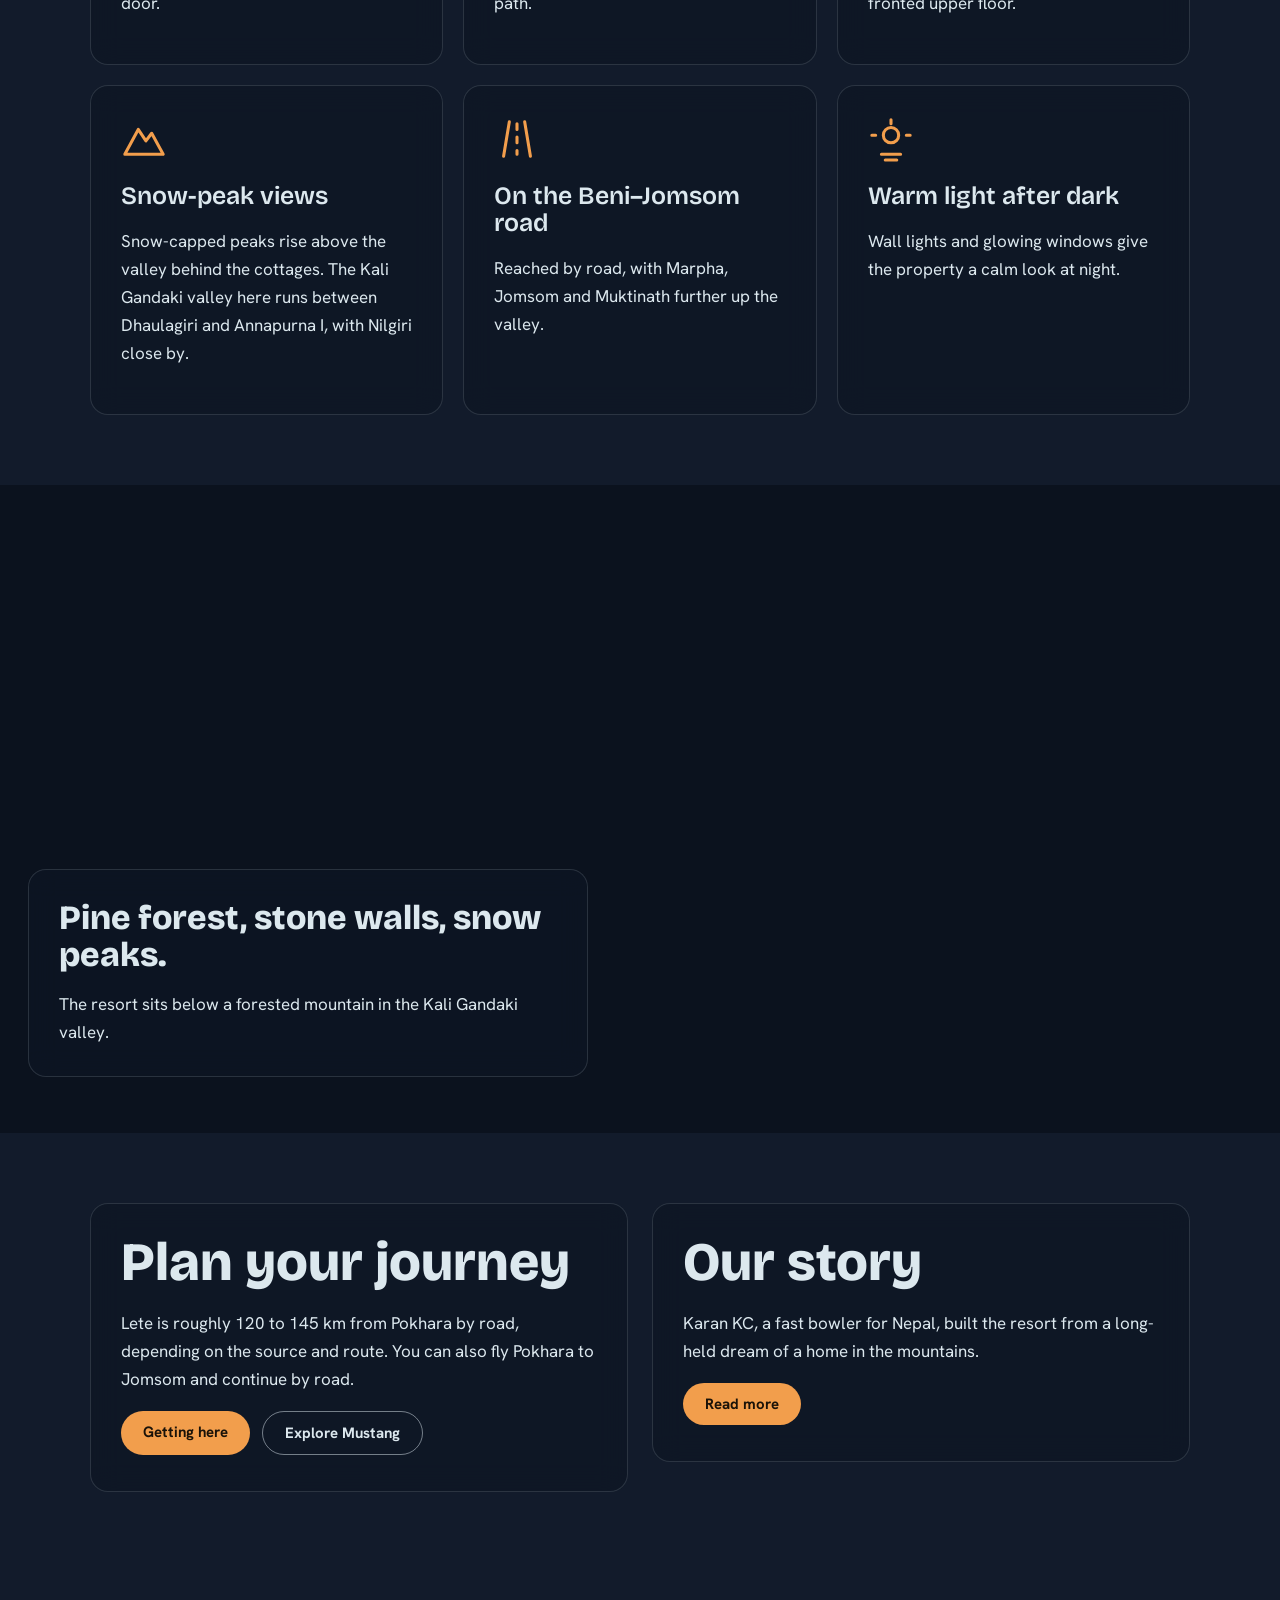
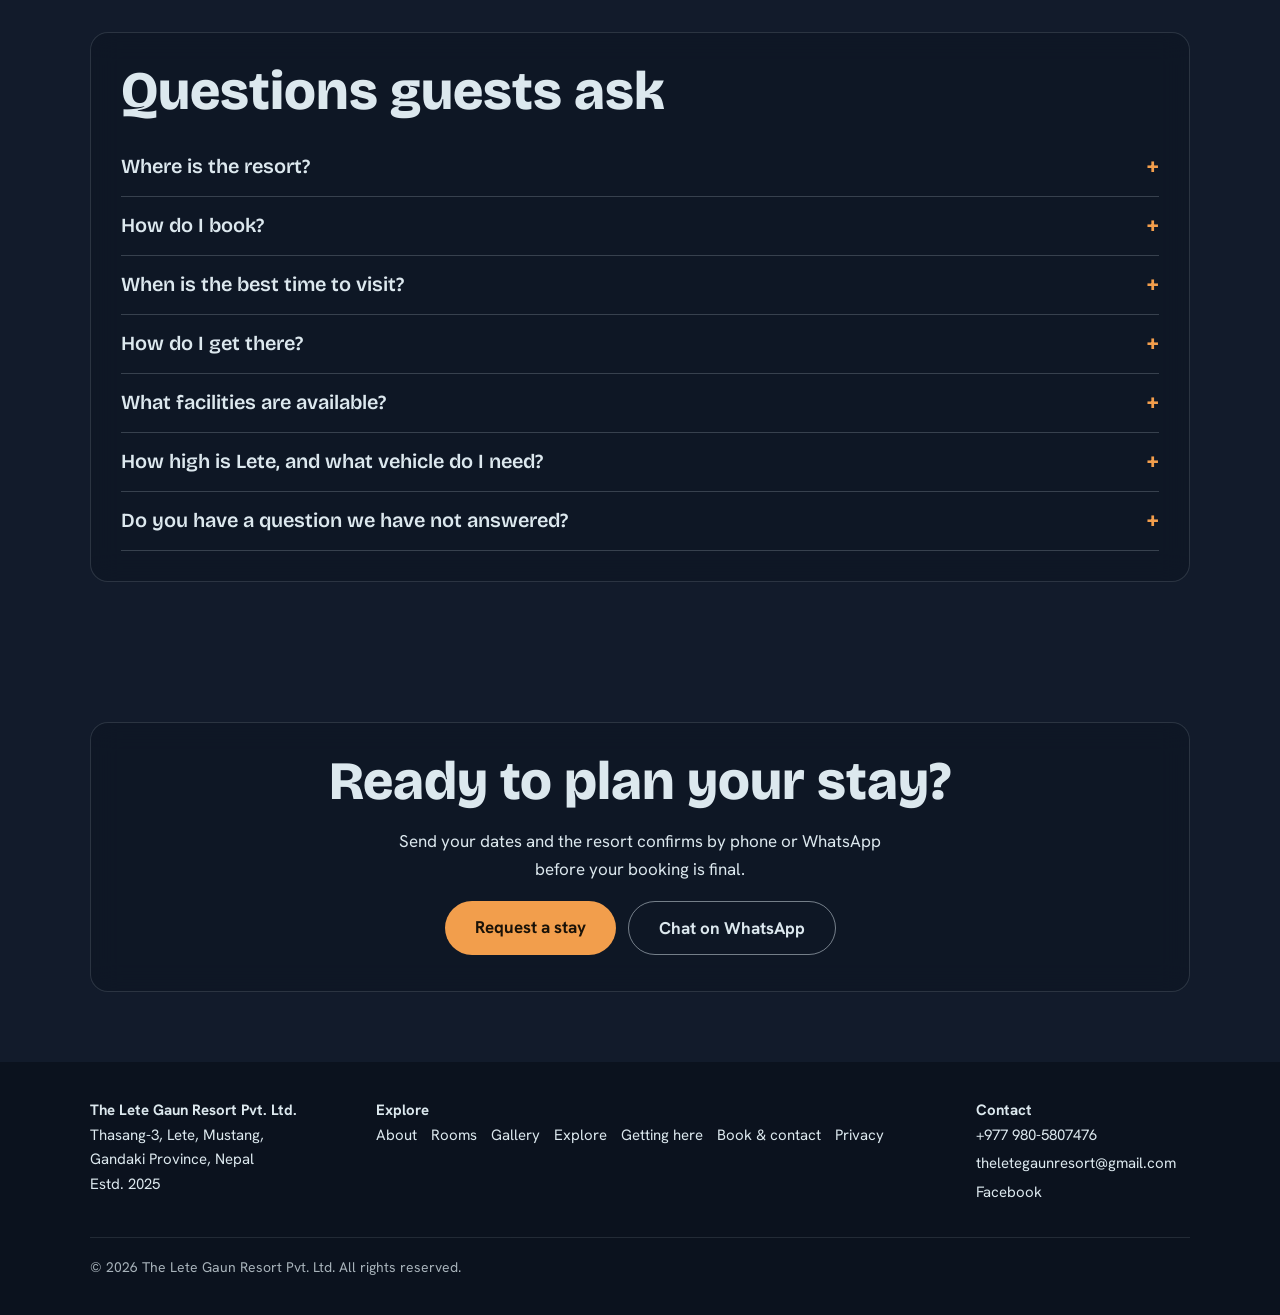
==== commit b52cfa85: "update website" ====
--- a/index.html
+++ b/index.html
@@ -6,13 +6,13 @@
 <meta name="viewport" content="width=device-width,initial-scale=1">
 <title>The Lete Gaun Resort · Mustang, Nepal</title>
 <meta name="description" content="Stay in a main house or an A-frame cottage among pine forest in Lete, Mustang, on the Beni–Jomsom road. Request your stay online.">
-<link rel="canonical" href="https://YOURDOMAIN/index.html">
+<link rel="canonical" href="https://www.theletegaunresort.com/">
 <meta property="og:type" content="website">
 <meta property="og:site_name" content="The Lete Gaun Resort">
 <meta property="og:title" content="The Lete Gaun Resort · Mustang, Nepal">
 <meta property="og:description" content="Stay in a main house or an A-frame cottage among pine forest in Lete, Mustang, on the Beni–Jomsom road. Request your stay online.">
-<meta property="og:url" content="https://YOURDOMAIN/index.html">
-<meta property="og:image" content="https://YOURDOMAIN/assets/images/gallery-1.jpg">
+<meta property="og:url" content="https://www.theletegaunresort.com/">
+<meta property="og:image" content="https://www.theletegaunresort.com/assets/images/gallery-1.jpg">
 <meta name="twitter:card" content="summary_large_image">
 <meta name="theme-color" content="#121b2b">
 <link rel="icon" href="data:image/svg+xml,%3Csvg xmlns='http://www.w3.org/2000/svg' viewBox='0 0 32 32'%3E%3Crect width='32' height='32' rx='7' fill='%23121b2b'/%3E%3Cpath d='M3 25 12 9l5 8 3-4 9 12z' fill='%23f29e4c'/%3E%3C/svg%3E">
@@ -20,15 +20,15 @@
 <link rel="preconnect" href="https://fonts.gstatic.com" crossorigin>
 <link href="https://fonts.googleapis.com/css2?family=Bricolage+Grotesque:wght@600;800&family=Hanken+Grotesk:wght@400;600;700&display=swap" rel="stylesheet">
 <link rel="stylesheet" href="assets/css/style.css">
-<script type="application/ld+json">{"@context":"https://schema.org","@type":"Resort","name":"The Lete Gaun Resort","url":"https://YOURDOMAIN/","image":"https://YOURDOMAIN/assets/images/gallery-1.jpg","sameAs":["https://www.facebook.com/letegaun/"],"telephone":"+9779805807476","email":"theletegaunresort@gmail.com","address":{"@type":"PostalAddress","streetAddress":"Thasang-3, Lete","addressLocality":"Mustang","addressRegion":"Gandaki Province","addressCountry":"NP"}}</script>
+<script type="application/ld+json">{"@context":"https://schema.org","@type":"Resort","name":"The Lete Gaun Resort","url":"https://www.theletegaunresort.com/","image":"https://www.theletegaunresort.com/assets/images/gallery-1.jpg","sameAs":["https://www.facebook.com/letegaun/"],"telephone":"+9779805807476","email":"theletegaunresort@gmail.com","address":{"@type":"PostalAddress","streetAddress":"Thasang-3, Lete","addressLocality":"Mustang","addressRegion":"Gandaki Province","addressCountry":"NP"}}</script>
 <script type="application/ld+json">{"@context": "https://schema.org", "@type": "FAQPage", "mainEntity": [{"@type": "Question", "name": "Where is the resort?", "acceptedAnswer": {"@type": "Answer", "text": "The Lete Gaun Resort is in Thasang-3, Lete, Mustang, on the Beni–Jomsom road in the Kali Gandaki valley."}}, {"@type": "Question", "name": "How do I book?", "acceptedAnswer": {"@type": "Answer", "text": "Send a request on the Book page with your dates, number of guests and stay type. The resort confirms by phone or WhatsApp before the booking is final."}}, {"@type": "Question", "name": "When is the best time to visit?", "acceptedAnswer": {"@type": "Answer", "text": "Nepal tourism information gives mid-September to mid-November as the best time for Mustang, and spring is also popular. Mustang lies in the Himalayan rain shadow, so it can be visited in the monsoon too, but landslides can block the road, so check conditions first."}}, {"@type": "Question", "name": "How do I get there?", "acceptedAnswer": {"@type": "Answer", "text": "By road along the Beni–Jomsom road, or by flying Pokhara to Jomsom and continuing by road. See the Getting here page for distances and tips."}}, {"@type": "Question", "name": "What facilities are available?", "acceptedAnswer": {"@type": "Answer", "text": "On the request form, tick the things that matter to you (meals, heating, Wi-Fi, hot water, parking, power backup). The resort confirms each one by phone or WhatsApp before your booking is final."}}, {"@type": "Question", "name": "How high is Lete, and what vehicle do I need?", "acceptedAnswer": {"@type": "Answer", "text": "Lete is at roughly 2,400 to 2,500 metres, so evenings are cool even in good weather. Beyond Beni the road is rough in places, and a high-clearance or 4WD vehicle is the safer choice."}}, {"@type": "Question", "name": "Do you have a question we have not answered?", "acceptedAnswer": {"@type": "Answer", "text": "Call or message us on WhatsApp at +977 980-5807476, or email theletegaunresort@gmail.com."}}]}</script>
 </head>
 <body data-page="home">
 <a class="skip" href="#main">Skip to content</a>
 <div id="rail" aria-hidden="true"><i></i></div>
-<video id="bg" autoplay muted loop playsinline preload="metadata" poster="assets/images/gallery-1.jpg" aria-hidden="true"><source src="assets/video/hero.webm" type="video/webm"><source src="assets/video/hero.mp4" type="video/mp4"></video>
+<video id="bg" muted playsinline preload="none" poster="assets/images/gallery-1.jpg" aria-hidden="true"></video>
 <header>
-<a class="logo" href="index.html">The Lete Gaun Resort</a>
+<a class="logo" href="index.html"><img src="assets/images/logo.jpg" alt="" width="42" height="42"><span>The Lete Gaun Resort</span></a>
 <button class="menu" type="button" aria-expanded="false" aria-controls="nav">Menu</button>
 <nav id="nav" aria-label="Main"><a href="index.html" data-r="home">Home</a><a href="about.html" data-r="about">About</a><a href="rooms.html" data-r="rooms">Rooms</a><a href="gallery.html" data-r="gallery">Gallery</a><a href="explore.html" data-r="explore">Explore</a><a href="getting-here.html" data-r="route">Getting here</a><a href="book.html" data-r="book">Book &amp; contact</a></nav>
 </header>
@@ -36,9 +36,11 @@
 <main id="main">
 <section data-bg="g1">
 <div class="wrap">
+<p class="eyebrow hf">Lete · Mustang · Nepal</p>
 <h1 class="hero-t" tabindex="-1"><span><span>Wake up in</span></span><span><span>the pines.</span></span></h1>
-<p class="lead hf">A main house and A-frame cottages in Lete village, Mustang, on the Beni–Jomsom road.</p>
+<p class="lead hf">A quiet mountain stay in Lete village, Mustang, with pine forest, warm rooms and the Beni–Jomsom road at your doorstep.</p>
 <div class="row hf"><a class="btn" href="book.html">Request a stay</a><a class="btn ghost" href="rooms.html">See rooms</a></div>
+<div class="trust-row hf" aria-label="Resort highlights"><span>Lete, Mustang</span><span>Main house + A-frame cottages</span><span>Direct WhatsApp booking</span></div>
 <p class="hf" style="margin-top:48px;font-size:15px;opacity:.85">Scroll to fly through the valley.</p>
 </div>
 </section>
@@ -49,8 +51,11 @@
 </div>
 </section>
 <section data-bg="g2" class="short">
-<div class="wrap"><h2 class="rv">Where you'll stay</h2><div class="grid" id="homeRooms"><article class="panel rv"><div class="ph"><img src="assets/images/main-building.jpg" alt="The main building lit up at dusk" decoding="async" loading="lazy"></div><h3>Main Building</h3><p>The two-storey house at the heart of the resort, with timber balconies, stone walls and warm lighting at night.</p><p class="price" data-room="main">Rates on request</p><a class="btn sm" href="book.html?room=main">Request this stay</a></article><article class="panel rv"><div class="ph"><img src="assets/images/cottage.jpg" alt="A-frame cottages glowing at dusk" decoding="async" loading="lazy"></div><h3>A-frame Cottages</h3><p>Red-roofed A-frame cottages along a garden path, with pine forest behind and snow peaks beyond.</p><p class="price" data-room="cottage">Rates on request</p><a class="btn sm" href="book.html?room=cottage">Request this stay</a></article></div>
+<div class="wrap"><h2 class="rv">Where you'll stay</h2><div class="grid" id="homeRooms"><article class="panel rv room-card"><div class="ph"><img src="assets/images/main-building.jpg" alt="The main building lit up at dusk" width="1200" height="800" decoding="async" loading="lazy"></div><h3>Main Building</h3><p>The two-storey house at the heart of the resort, with timber balconies, stone walls and warm lighting at night.</p><p class="capacity">Up to 4 guests</p><p class="price" data-room="main">Rates on request</p><a class="btn sm" href="book.html?room=main">Request this stay</a></article><article class="panel rv room-card"><div class="ph"><img src="assets/images/cottage.jpg" alt="A-frame cottages glowing at dusk" width="1200" height="800" decoding="async" loading="lazy"></div><h3>A-frame Cottages</h3><p>Red-roofed A-frame cottages along a garden path, with pine forest behind and snow peaks beyond.</p><p class="capacity">Up to 2 guests</p><p class="price" data-room="cottage">Rates on request</p><a class="btn sm" href="book.html?room=cottage">Request this stay</a></article></div>
 <div class="row"><a class="btn ghost" href="rooms.html">All rooms</a><a class="btn ghost" href="gallery.html">More photos</a></div></div>
+</section>
+<section data-bg="setting" class="short">
+<div class="wrap"><div class="panel rv proof"><p class="eyebrow">A stay with a story</p><h2>Made for slow mornings in the Himalaya.</h2><p>The resort was founded by Nepal cricketer Karan KC as a home among the mountains and opened travellers to Mustang in 2025. Its opening was covered by <em>Himal Press</em>.</p><div class="row"><a class="btn sm" href="about.html">Read our story</a><a class="btn sm ghost" href="https://en.himalpress.com/cricketer-kc-ventures-into-hospitality-sector-with-a-resort-in-mustang/" target="_blank" rel="noopener">Read the press feature</a></div></div></div>
 </section>
 <section data-bg="g3" class="short"><div class="wrap"><h2 class="rv">Why stay in Lete</h2><div class="grid"><article class="panel rv"><svg class="ico" viewBox="0 0 24 24" aria-hidden="true"><path d="M12 3 6 12h4l-4 6h12l-4-6h4z"/><path d="M12 18v3"/></svg><h3>Pine forest all around</h3><p>Dense pine forest rings the property, so the trees are right outside your door.</p></article><article class="panel rv"><svg class="ico" viewBox="0 0 24 24" aria-hidden="true"><path d="M3 20 12 4l9 16z"/><path d="M10 20v-5h4v5"/></svg><h3>A-frame cottages</h3><p>Red-roofed A-frame cottages with warm wall lights, set along a garden path.</p></article><article class="panel rv"><svg class="ico" viewBox="0 0 24 24" aria-hidden="true"><path d="M4 20V10l8-6 8 6v10z"/><path d="M9 20v-6h6v6"/></svg><h3>A stone-clad main house</h3><p>A two-storey house with timber balconies, stone walls and a glass-fronted upper floor.</p></article><article class="panel rv"><svg class="ico" viewBox="0 0 24 24" aria-hidden="true"><path d="M2 20 9 7l4 6 3-4 6 11z"/></svg><h3>Snow-peak views</h3><p>Snow-capped peaks rise above the valley behind the cottages. The Kali Gandaki valley here runs between Dhaulagiri and Annapurna I, with Nilgiri close by.</p></article><article class="panel rv"><svg class="ico" viewBox="0 0 24 24" aria-hidden="true"><path d="M8 3 5 21M16 3l3 18M12 4v3M12 11v3M12 18v2"/></svg><h3>On the Beni–Jomsom road</h3><p>Reached by road, with Marpha, Jomsom and Muktinath further up the valley.</p></article><article class="panel rv"><svg class="ico" viewBox="0 0 24 24" aria-hidden="true"><circle cx="12" cy="10" r="4"/><path d="M12 2v2M4 10H2M22 10h-2M7 20h10M9 23h6"/></svg><h3>Warm light after dark</h3><p>Wall lights and glowing windows give the property a calm look at night.</p></article></div></div></section>
 <section data-bg="g4" class="photo" style="background-image:url(assets/images/gallery-1.jpg)"><div class="cap panel rv"><h2 style="font-size:34px">Pine forest, stone walls, snow peaks.</h2><p style="margin:0">The resort sits below a forested mountain in the Kali Gandaki valley.</p></div></section>
--- a/assets/css/style.css
+++ b/assets/css/style.css
@@ -5,7 +5,9 @@
 a{color:inherit}
 :focus-visible{outline:3px solid var(--saffron);outline-offset:3px}
 header{position:fixed;top:0;left:0;right:0;z-index:5;display:flex;justify-content:space-between;align-items:center;gap:6px 24px;flex-wrap:wrap;padding:12px 28px;background:linear-gradient(rgba(10,16,28,.82),transparent)}
-.logo{font:800 20px 'Bricolage Grotesque',sans-serif;text-decoration:none}
+header.scrolled{background:rgba(10,16,28,.9);box-shadow:0 8px 26px rgba(0,0,0,.18);backdrop-filter:blur(12px);-webkit-backdrop-filter:blur(12px)}
+.logo{display:inline-flex;align-items:center;gap:10px;font:800 20px 'Bricolage Grotesque',sans-serif;text-decoration:none}
+.logo img{width:42px;height:42px;object-fit:cover;border-radius:10px;box-shadow:0 4px 14px rgba(0,0,0,.28)}
 nav{display:flex;gap:2px 22px;flex-wrap:wrap;font-weight:600;font-size:15px}
 nav a{padding:10px 2px;text-decoration:none;border-bottom:2px solid transparent}
 nav a:hover,nav a[aria-current]{color:var(--saffron);border-color:var(--saffron)}
@@ -19,6 +21,11 @@
 h2{font-size:clamp(30px,4.5vw,54px);font-weight:800;margin-bottom:16px}
 h3{font-size:25px;font-weight:600;margin:0 0 8px}
 .lead{font-size:clamp(18px,2vw,22px);max-width:560px;margin:22px 0 32px;text-shadow:0 2px 20px rgba(0,0,0,.6)}
+.page-intro{margin-top:0;max-width:620px}
+.eyebrow{color:var(--saffron);font-size:13px;font-weight:700;letter-spacing:.14em;text-transform:uppercase;margin:0 0 10px}
+.trust-row{display:flex;flex-wrap:wrap;gap:8px 18px;margin-top:24px;font-size:14px;font-weight:600}
+.trust-row span{display:inline-flex;align-items:center;gap:7px}
+.trust-row span::before{content:"";width:6px;height:6px;border-radius:50%;background:var(--saffron)}
 .btn{display:inline-block;background:var(--saffron);color:#1a1208;padding:15px 30px;border-radius:999px;border:0;cursor:pointer;font:700 17px 'Hanken Grotesk',sans-serif;text-decoration:none;transition:transform .2s,box-shadow .2s}
 .btn:hover{transform:translateY(-2px);box-shadow:0 10px 30px rgba(242,158,76,.35)}
 .btn.sm{padding:11px 22px;font-size:15px}
@@ -30,16 +37,22 @@
 .ph img{width:100%;height:100%;object-fit:cover;display:block;transition:transform .7s cubic-bezier(.2,.7,.2,1)}
 .panel:hover .ph img,.gal .ph:hover img{transform:scale(1.06)}
 .price{font-weight:700;color:var(--saffron);margin:12px 0 16px}
+.capacity{font-weight:700;margin:16px 0 8px}
+.amenities{display:flex;flex-wrap:wrap;gap:7px;margin:0 0 14px;padding:0;list-style:none}
+.amenities li{border:1px solid rgba(220,232,238,.2);border-radius:999px;padding:5px 10px;font-size:13px;color:rgba(220,232,238,.85)}
+.proof{max-width:820px;margin:0 auto}
 .chips{display:flex;flex-wrap:wrap;gap:10px;margin:18px 0}
 .chip{background:rgba(255,255,255,.08);color:inherit;border:1px solid rgba(220,232,238,.3);border-radius:999px;padding:9px 20px;font:600 15px 'Hanken Grotesk',sans-serif;cursor:pointer}
 .chip[aria-pressed=true]{background:var(--saffron);color:#1a1208;border-color:var(--saffron)}
 .gal{display:grid;grid-template-columns:repeat(auto-fill,minmax(240px,1fr));gap:14px}
-.gal .ph{margin:0;aspect-ratio:1;cursor:zoom-in}.gal .ph.w{grid-column:span 2;aspect-ratio:2/1}
+.gal .ph{margin:0;aspect-ratio:1;cursor:zoom-in;transition:transform .25s,box-shadow .25s}.gal .ph:hover{transform:translateY(-3px);box-shadow:0 14px 30px rgba(0,0,0,.25)}.gal .ph.w{grid-column:span 2;aspect-ratio:2/1}
 label{display:block;font-size:14px;font-weight:600;margin-bottom:6px}
 input,select,textarea{width:100%;padding:13px;background:rgba(255,255,255,.08);border:1px solid rgba(220,232,238,.3);color:inherit;border-radius:10px;font:inherit}
 select option{color:#111}textarea{resize:vertical;min-height:84px}
 input[aria-invalid=true],select[aria-invalid=true]{border-color:#ffb4a2}
 .f2{display:grid;grid-template-columns:1fr 1fr;gap:14px;margin-bottom:14px}.f1{margin-bottom:14px}
+.form-progress{display:flex;align-items:center;gap:10px;margin:0 0 24px;color:rgba(220,232,238,.72);font-size:13px;font-weight:700;text-transform:uppercase;letter-spacing:.08em}
+.form-progress::before{content:"";width:34px;height:3px;border-radius:99px;background:var(--saffron)}
 .er{display:block;color:#ffb4a2;font-size:14px;min-height:1.3em;margin-top:4px}
 .hp{position:absolute;left:-9999px;width:1px;height:1px;overflow:hidden}
 #sum{margin:0 0 16px;font-weight:600;color:var(--saffron);min-height:1.6em}
@@ -49,6 +62,7 @@
 #lb{position:fixed;inset:0;z-index:20;background:rgba(5,9,16,.94);display:none;align-items:center;justify-content:center;padding:56px 16px}
 #lb.on{display:flex}#lb img{max-width:100%;max-height:100%;border-radius:10px}
 #lb button{position:absolute;background:rgba(255,255,255,.1);border:0;color:#fff;font-size:30px;cursor:pointer;width:52px;height:52px;border-radius:50%}
+#lb-count{position:absolute;left:50%;bottom:18px;transform:translateX(-50%);font-size:14px;color:rgba(255,255,255,.78)}
 #lbx{top:12px;right:14px}#lbp{left:12px;top:50%;transform:translateY(-50%)}#lbn{right:12px;top:50%;transform:translateY(-50%)}
 footer{position:relative;z-index:2;background:#0b121e;padding:36px 28px;font-size:15px}
 footer .wrap{display:flex;flex-wrap:wrap;gap:16px 40px;justify-content:space-between}
@@ -82,6 +96,7 @@
 .fab a{width:54px;height:54px;border-radius:50%;display:grid;place-items:center;background:var(--saffron);box-shadow:0 8px 24px rgba(0,0,0,.4);transition:transform .2s}
 .fab a:hover{transform:scale(1.08)}.fab .wa{background:#2ec46d}
 .fab svg{width:26px;height:26px;stroke:#10180f;fill:none;stroke-width:2;stroke-linecap:round;stroke-linejoin:round}
+.mobile-actions{display:none}
 .fgrid{display:grid;grid-template-columns:repeat(auto-fit,minmax(220px,1fr));gap:28px}
 footer a{display:inline-block;margin:0 14px 4px 0;text-decoration:none}footer a:hover{color:var(--saffron)}
 .copy{max-width:1100px;margin:28px auto 0;padding-top:18px;border-top:1px solid rgba(220,232,238,.15);font-size:14px;opacity:.75}
@@ -104,15 +119,22 @@
 .chk input{width:auto;accent-color:var(--saffron)}
 
 #bgs{position:fixed;inset:0;z-index:0;overflow:hidden;background:linear-gradient(#141b33,#6b4a63 55%,#c9855a);transition:opacity 1.5s}
-.bl{position:absolute;inset:-6% 0;opacity:0;transition:opacity 1.8s ease;transform:translate3d(0,var(--py,0px),0)}
+.bl{position:absolute;inset:0;opacity:0;transition:opacity 1.8s ease;transform:translate3d(0,var(--py,0px),0)}
 .bl.on{opacity:1}
-.bl i{position:absolute;inset:0;background-size:cover;background-position:center 40%;animation:kb 46s ease-in-out infinite alternate}
-.bl:nth-child(even) i{animation-name:kb2}
-@keyframes kb{from{transform:scale(1.02)}to{transform:scale(1.14) translate3d(-2%,-1.5%,0)}}
-@keyframes kb2{from{transform:scale(1.14) translate3d(2%,-1%,0)}to{transform:scale(1.03)}}
-#mist{position:fixed;inset:-5% -10%;z-index:0;pointer-events:none;opacity:.55;transition:opacity 1.5s;background:radial-gradient(55% 22% at 22% 72%,rgba(220,232,238,.30),transparent 70%),radial-gradient(48% 20% at 78% 58%,rgba(220,232,238,.24),transparent 70%);animation:mist 70s ease-in-out infinite alternate}
+.bl i{position:absolute;inset:0;background-size:cover;background-position:center 40%}
+#mist{position:fixed;inset:-5% -10%;z-index:0;pointer-events:none;opacity:.25;transition:opacity 1.5s;background:radial-gradient(55% 22% at 22% 72%,rgba(220,232,238,.20),transparent 70%),radial-gradient(48% 20% at 78% 58%,rgba(220,232,238,.16),transparent 70%)}
 @keyframes mist{from{transform:translate3d(-5%,0,0)}to{transform:translate3d(5%,-2%,0)}}
-#snow{position:fixed;inset:0;width:100%;height:100%;z-index:0;pointer-events:none;transition:opacity 1.5s}
-body.vid #bgs,body.vid #mist,body.vid #snow{opacity:0}
+body.vid #bgs,body.vid #mist{opacity:0}
 body::after{content:"";position:fixed;inset:0;z-index:1;pointer-events:none;background:linear-gradient(to top,rgba(242,158,76,.38),transparent 62%);opacity:var(--w,0)}
 @media(prefers-reduced-motion:reduce){.bl i,#mist{animation:none}.bl{transition:none}}
+@media(max-width:640px){
+body{padding-bottom:72px.panel{border-radius:16px}
+}
+.mobile-actions{position:fixed;left:0;right:0;bottom:0;z-index:8;display:grid;grid-template-columns:.9fr .7fr 1.5fr;gap:1px;padding:8px;background:rgba(11,18,30,.94);backdrop-filter:blur(16px);-webkit-backdrop-filter:blur(16px);box-shadow:0 -8px 24px rgba(0,0,0,.24)}
+.mobile-actions a{display:grid;place-items:center;min-height:44px;border-radius:8px;color:var(--glacier);font-size:14px;font-weight:700;text-decoration:none}
+.mobile-actions .wa{color:#b8f4cd}
+.mobile-actions .book-action{background:var(--saffron);color:#1a1208}
+.fab{bottom:82px}
+.trust-row{gap:7px 12px;font-size:13px}
+.chips{flex-wrap:nowrap;overflow-x:auto;padding-bottom:3px;scrollbar-width:none}.chips::-webkit-scrollbar{display:none}.chip{white-space:nowrap}
+}
